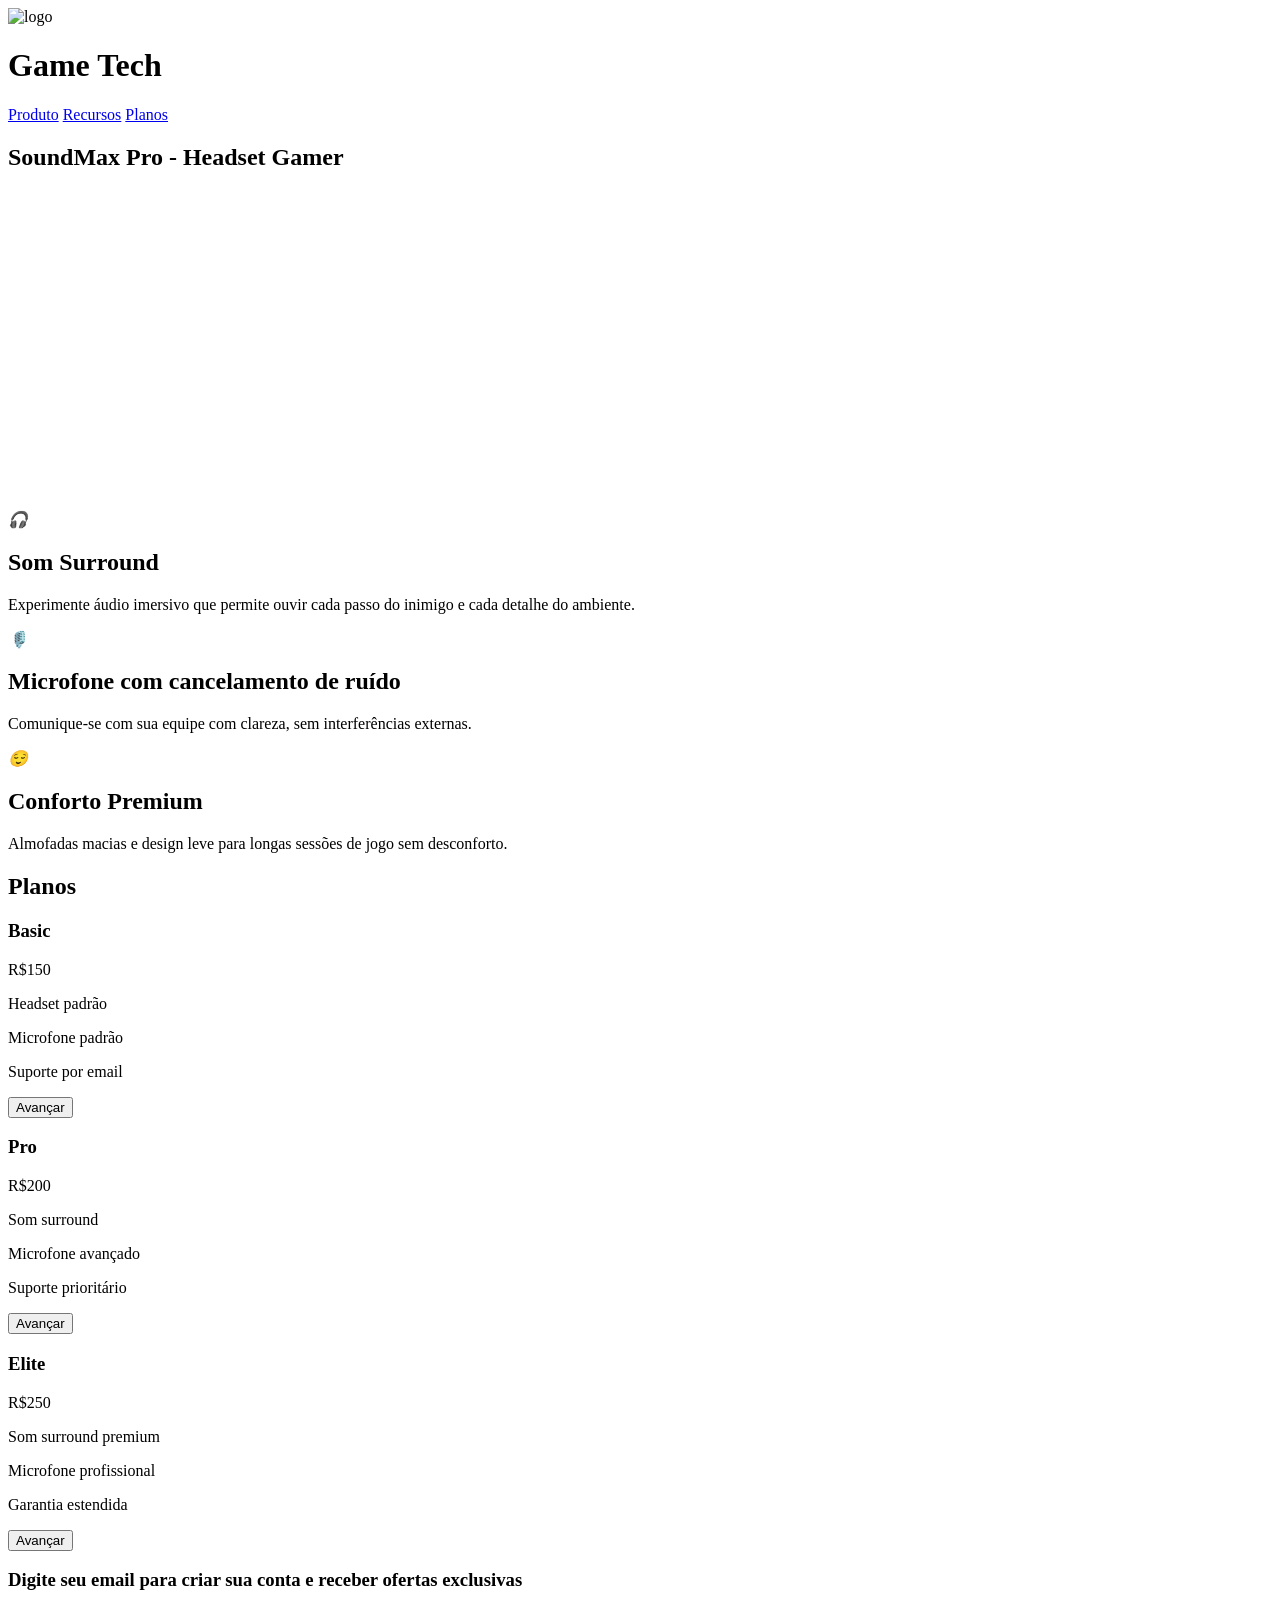
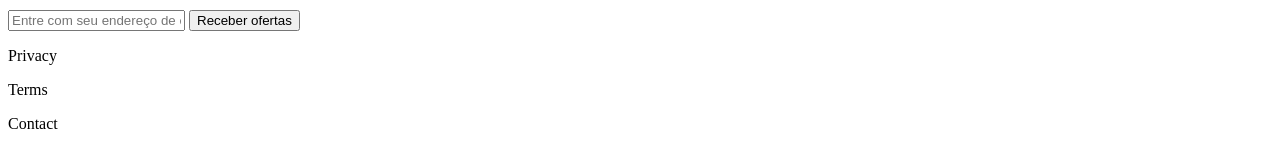
==== landing-page/index.html @ d7ef3da0 "add landing page html" ====
<!DOCTYPE html>
<html lang="pt-BR">
  <head>
    <meta charset="UTF-8" />
    <title>Product Landing Page</title>
    <link rel="stylesheet" href="styles.css">
  </head>

<body>
  <header id="header">
    <div class="logo-container">
      <img id="header-img" src="https://cdn-icons-png.flaticon.com/512/686/686589.png" alt="logo">
      <h1>Game Tech</h1>
    </div>
    
    <nav id="nav-bar">
      <a class="nav-link" href="#product">Produto</a>
      <a class="nav-link" href="#resources">Recursos</a>
      <a class="nav-link" href="#plans">Planos</a>
    </nav>
  </header>

  <section id="product">
    <h2>SoundMax Pro - Headset Gamer</h2>
    <iframe id="video" width="560" height="315" src="https://www.youtube.com/embed/NWDECqXuvkE?si=qAOiXmlKgQLqbGVP" title="YouTube video player" frameborder="0" allow="accelerometer; autoplay; clipboard-write; encrypted-media; gyroscope; picture-in-picture; web-share" referrerpolicy="strict-origin-when-cross-origin" allowfullscreen>
    </iframe>
  </section>

  <section id="resources">
    <div class="resource-item">
      <i>🎧</i>
    <div class="text">
      <h2>Som Surround</h2>
      <p>Experimente áudio imersivo que permite ouvir cada passo do inimigo e cada detalhe do ambiente.</p>
    </div> 
    </div>

    <div class="resource-item">
      <i>🎙️</i>
      <div class="text">
      <h2>Microfone com cancelamento de ruído</h2>
      <p>Comunique-se com sua equipe com clareza, sem interferências externas.</p>
      </div> 
    </div>

    <div class="resource-item">
      <i>😌</i>
      <div class="text">
      <h2>Conforto Premium</h2>
      <p>Almofadas macias e design leve para longas sessões de jogo sem desconforto.</p>
      </div>
    </div> 
  </section>

  <section id="plans">
    <h2 class="plans-title">Planos</h2>

    <div class="basic">
      <h3>Basic</h3>
      <p class="price">R$150</p>
      <p>Headset padrão</p>
      <p>Microfone padrão</p>
      <p>Suporte por email</p>
      <button type="button">Avançar</button>
    </div>

    <div class="pro">
      <h3>Pro</h3>
      <p class="price">R$200</p>
      <p>Som surround</p>
      <p>Microfone avançado</p>
      <p>Suporte prioritário</p>
      <button type="button">Avançar</button>
    </div>

    <div class="elite">
      <h3>Elite</h3>
      <p class="price">R$250</p>
      <p>Som surround premium</p>
      <p>Microfone profissional</p>
      <p>Garantia estendida</p>
      <button type="button">Avançar</button>
    </div>
  </section>

  <form id="form" action="https://www.freecodecamp.org/email-submit">
    <h3>Digite seu email para criar sua conta e receber ofertas exclusivas</h3>
    <input id="email"type="email" name="email" placeholder="Entre com seu endereço de email" required>
    <input id="submit" type="submit" value="Receber ofertas">
  </form>

  <footer>
  <p>Privacy</p>
  <p>Terms</p>
  <p>Contact</p>
</footer>
</body>

</html>
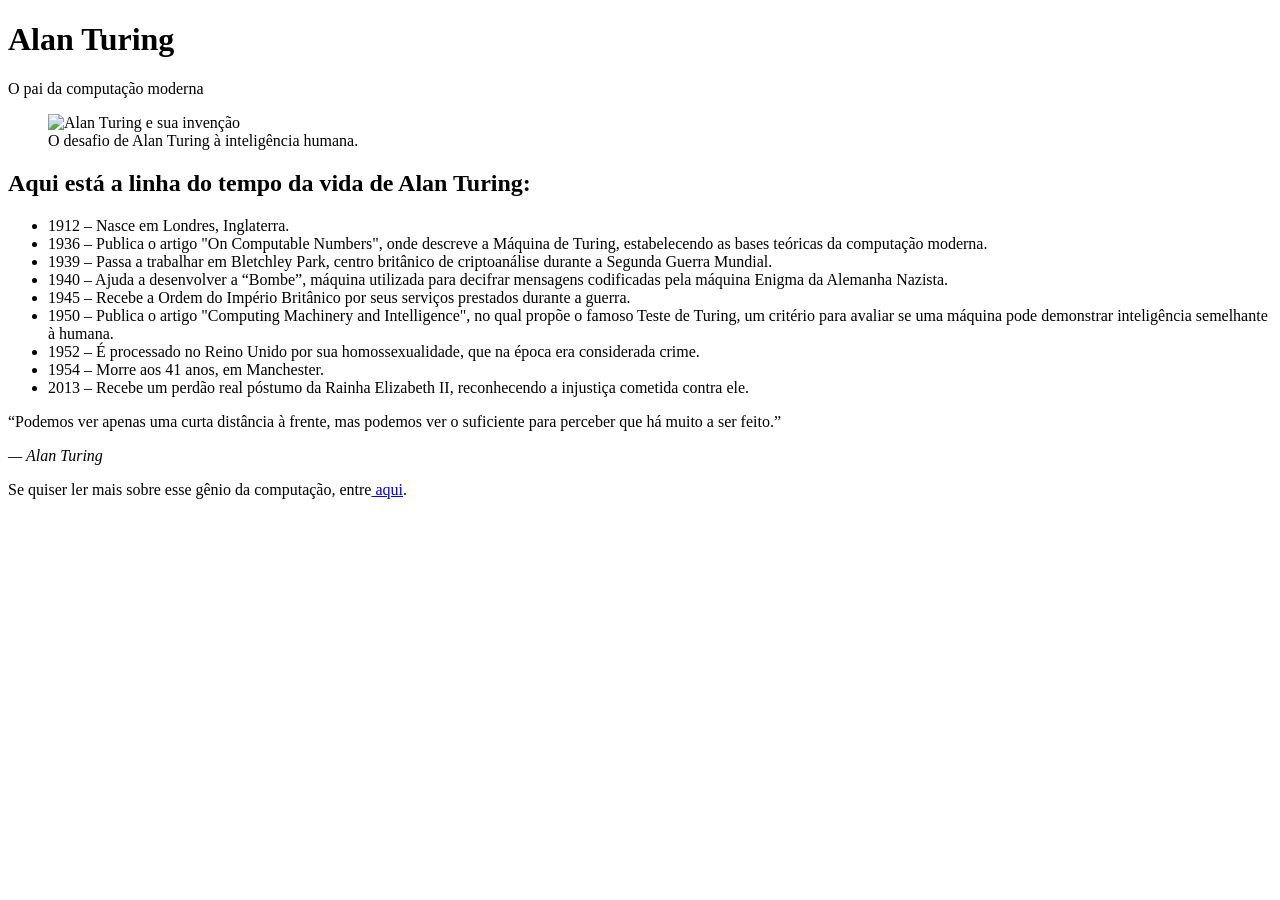
==== commit 9d2f5143: "Add tribute page html" ====
--- a/landing-page/index.html
+++ b/landing-page/index.html
@@ -1,99 +1,36 @@
 <!DOCTYPE html>
-<html lang="pt-BR">
+<html lang="en">
   <head>
     <meta charset="UTF-8" />
-    <title>Product Landing Page</title>
+    <title>Tribute Page</title>
     <link rel="stylesheet" href="styles.css">
   </head>
 
-<body>
-  <header id="header">
-    <div class="logo-container">
-      <img id="header-img" src="https://cdn-icons-png.flaticon.com/512/686/686589.png" alt="logo">
-      <h1>Game Tech</h1>
-    </div>
-    
-    <nav id="nav-bar">
-      <a class="nav-link" href="#product">Produto</a>
-      <a class="nav-link" href="#resources">Recursos</a>
-      <a class="nav-link" href="#plans">Planos</a>
-    </nav>
-  </header>
+  <body>
+    <main id="main">
+      <h1 id="title">Alan Turing</h1>
+      <p class="resume">O pai da computação moderna</p>
+      <figure id="img-div">
+        <img id="image" src="https://estaticos.opara.me/outraspalavras/uploads/2024/10/31193527/4929237724448272884.jpg" alt="Alan Turing e sua invenção">
+        <figcaption id="img-caption">O desafio de Alan Turing à inteligência humana.</figcaption>
+      </figure>
+      <h2>Aqui está a linha do tempo da vida de Alan Turing: </h2>
+      <ul class="time-line">
+        <li><span>1912</span> – Nasce em Londres, Inglaterra.</li>
+        <li><span>1936</span> – Publica o artigo "On Computable Numbers", onde descreve a Máquina de Turing, estabelecendo as bases teóricas da computação moderna.</li>
+        <li><span>1939</span> – Passa a trabalhar em Bletchley Park, centro britânico de criptoanálise durante a Segunda Guerra Mundial.</li>
+        <li><span>1940</span> – Ajuda a desenvolver a “Bombe”, máquina utilizada para decifrar mensagens codificadas pela máquina Enigma da Alemanha Nazista.</li>
+        <li><span>1945</span> – Recebe a Ordem do Império Britânico por seus serviços prestados durante a guerra.</li>
+        <li><span>1950</span> – Publica o artigo "Computing Machinery and Intelligence", no qual propõe o famoso Teste de Turing, um critério para avaliar se uma máquina pode demonstrar inteligência semelhante à humana.</li>
+        <li><span>1952</span> – É processado no Reino Unido por sua homossexualidade, que na época era considerada crime.</li>
+        <li><span>1954</span> – Morre aos 41 anos, em Manchester.</li>
+        <li><span>2013</span> – Recebe um perdão real póstumo da Rainha Elizabeth II, reconhecendo a injustiça cometida contra ele.</li>
+      </ul>
 
-  <section id="product">
-    <h2>SoundMax Pro - Headset Gamer</h2>
-    <iframe id="video" width="560" height="315" src="https://www.youtube.com/embed/NWDECqXuvkE?si=qAOiXmlKgQLqbGVP" title="YouTube video player" frameborder="0" allow="accelerometer; autoplay; clipboard-write; encrypted-media; gyroscope; picture-in-picture; web-share" referrerpolicy="strict-origin-when-cross-origin" allowfullscreen>
-    </iframe>
-  </section>
+      <q id="tribute-info">Podemos ver apenas uma curta distância à frente, mas podemos ver o suficiente para perceber que há muito a ser feito.</q>
+      <p><cite>— Alan Turing</cite></p>
 
-  <section id="resources">
-    <div class="resource-item">
-      <i>🎧</i>
-    <div class="text">
-      <h2>Som Surround</h2>
-      <p>Experimente áudio imersivo que permite ouvir cada passo do inimigo e cada detalhe do ambiente.</p>
-    </div> 
-    </div>
-
-    <div class="resource-item">
-      <i>🎙️</i>
-      <div class="text">
-      <h2>Microfone com cancelamento de ruído</h2>
-      <p>Comunique-se com sua equipe com clareza, sem interferências externas.</p>
-      </div> 
-    </div>
-
-    <div class="resource-item">
-      <i>😌</i>
-      <div class="text">
-      <h2>Conforto Premium</h2>
-      <p>Almofadas macias e design leve para longas sessões de jogo sem desconforto.</p>
-      </div>
-    </div> 
-  </section>
-
-  <section id="plans">
-    <h2 class="plans-title">Planos</h2>
-
-    <div class="basic">
-      <h3>Basic</h3>
-      <p class="price">R$150</p>
-      <p>Headset padrão</p>
-      <p>Microfone padrão</p>
-      <p>Suporte por email</p>
-      <button type="button">Avançar</button>
-    </div>
-
-    <div class="pro">
-      <h3>Pro</h3>
-      <p class="price">R$200</p>
-      <p>Som surround</p>
-      <p>Microfone avançado</p>
-      <p>Suporte prioritário</p>
-      <button type="button">Avançar</button>
-    </div>
-
-    <div class="elite">
-      <h3>Elite</h3>
-      <p class="price">R$250</p>
-      <p>Som surround premium</p>
-      <p>Microfone profissional</p>
-      <p>Garantia estendida</p>
-      <button type="button">Avançar</button>
-    </div>
-  </section>
-
-  <form id="form" action="https://www.freecodecamp.org/email-submit">
-    <h3>Digite seu email para criar sua conta e receber ofertas exclusivas</h3>
-    <input id="email"type="email" name="email" placeholder="Entre com seu endereço de email" required>
-    <input id="submit" type="submit" value="Receber ofertas">
-  </form>
-
-  <footer>
-  <p>Privacy</p>
-  <p>Terms</p>
-  <p>Contact</p>
-</footer>
-</body>
-
+      <p class="read-more">Se quiser ler mais sobre esse gênio da computação, entre<a id="tribute-link" href="https://pt.wikipedia.org/wiki/Alan_Turing" target="_blank"> aqui</a>.</p>
+    </main>
+  </body>
 </html>
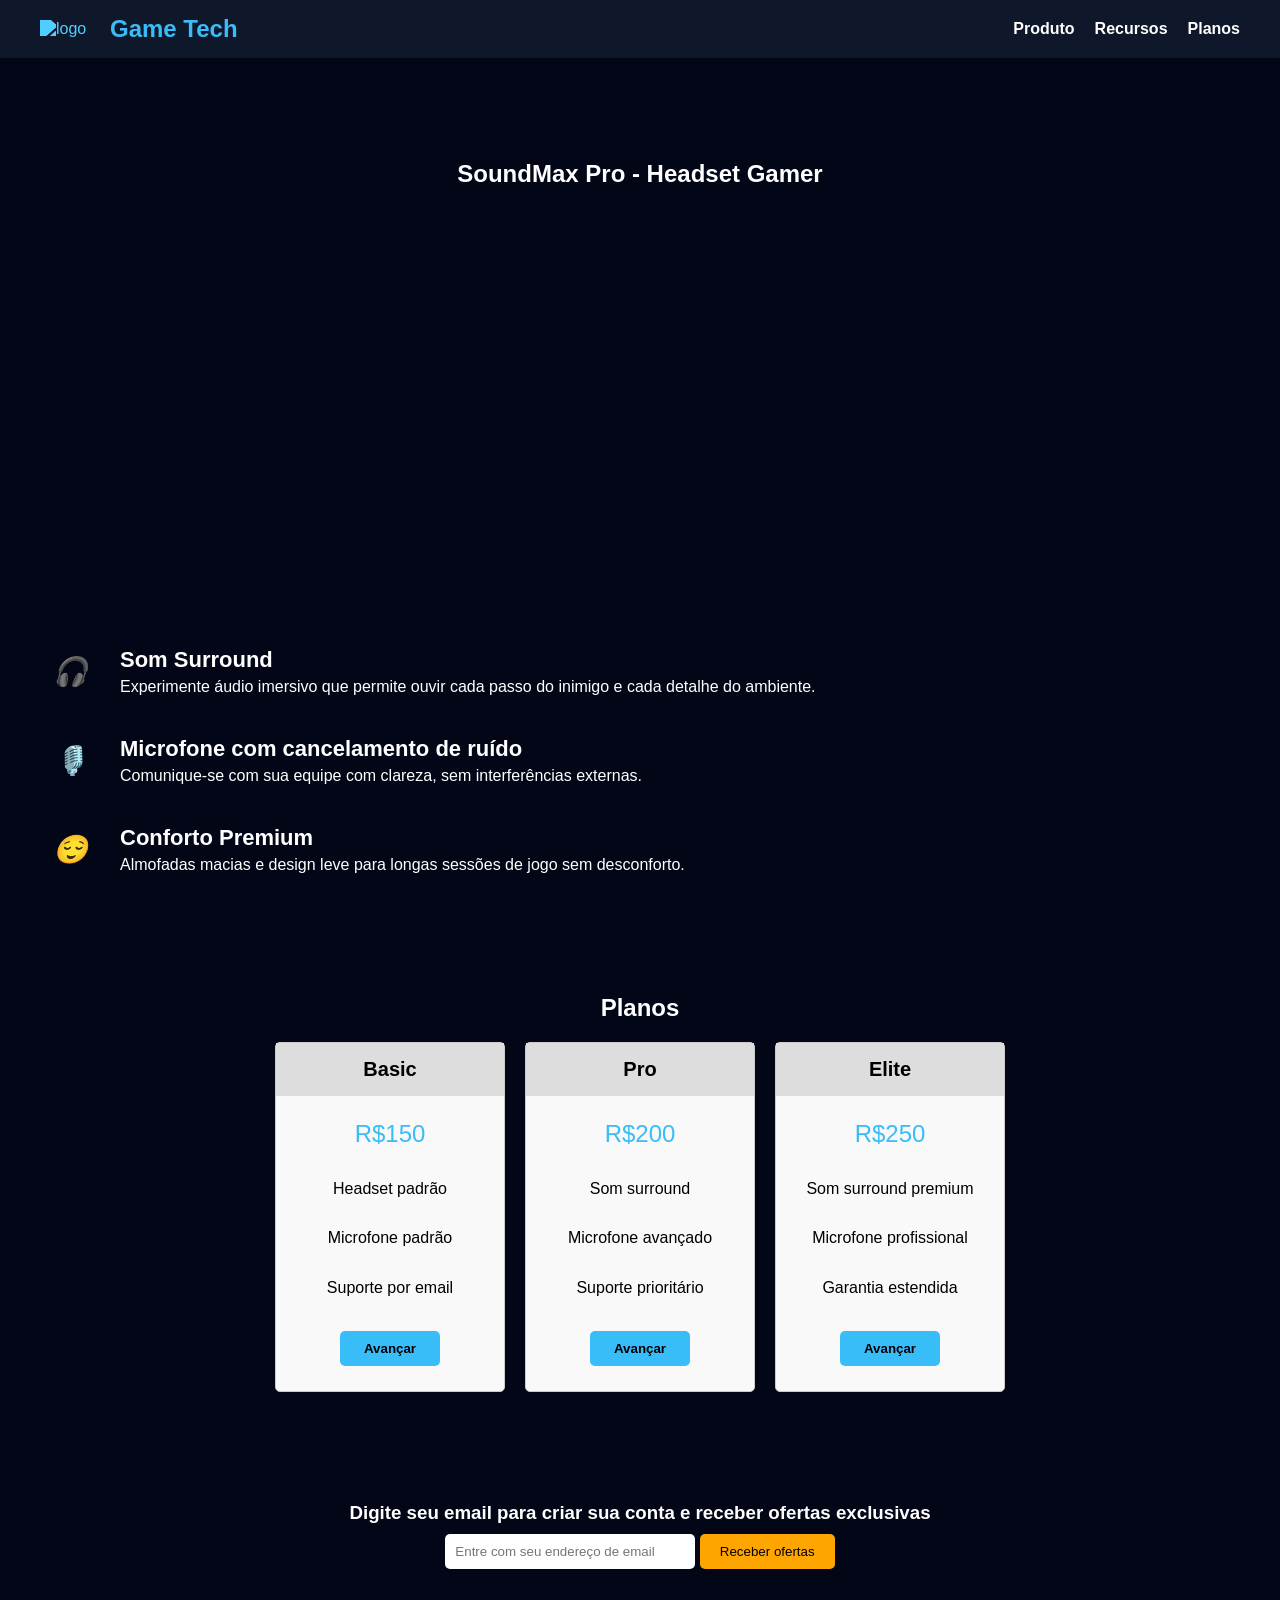
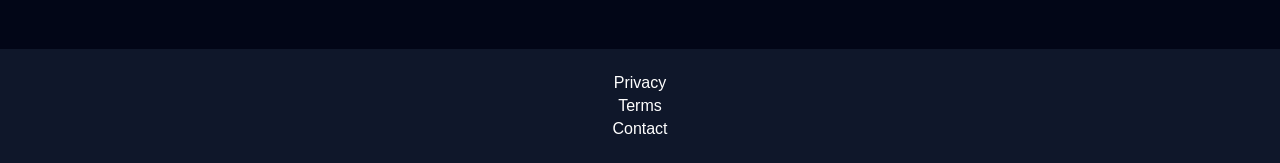
==== commit 8ca474ec: "Add landing page html and styles" ====
--- a/landing-page/index.html
+++ b/landing-page/index.html
@@ -1,36 +1,99 @@
-<!DOCTYPE html>
-<html lang="en">
-  <head>
-    <meta charset="UTF-8" />
-    <title>Tribute Page</title>
-    <link rel="stylesheet" href="styles.css">
-  </head>
-
-  <body>
-    <main id="main">
-      <h1 id="title">Alan Turing</h1>
-      <p class="resume">O pai da computação moderna</p>
-      <figure id="img-div">
-        <img id="image" src="https://estaticos.opara.me/outraspalavras/uploads/2024/10/31193527/4929237724448272884.jpg" alt="Alan Turing e sua invenção">
-        <figcaption id="img-caption">O desafio de Alan Turing à inteligência humana.</figcaption>
-      </figure>
-      <h2>Aqui está a linha do tempo da vida de Alan Turing: </h2>
-      <ul class="time-line">
-        <li><span>1912</span> – Nasce em Londres, Inglaterra.</li>
-        <li><span>1936</span> – Publica o artigo "On Computable Numbers", onde descreve a Máquina de Turing, estabelecendo as bases teóricas da computação moderna.</li>
-        <li><span>1939</span> – Passa a trabalhar em Bletchley Park, centro britânico de criptoanálise durante a Segunda Guerra Mundial.</li>
-        <li><span>1940</span> – Ajuda a desenvolver a “Bombe”, máquina utilizada para decifrar mensagens codificadas pela máquina Enigma da Alemanha Nazista.</li>
-        <li><span>1945</span> – Recebe a Ordem do Império Britânico por seus serviços prestados durante a guerra.</li>
-        <li><span>1950</span> – Publica o artigo "Computing Machinery and Intelligence", no qual propõe o famoso Teste de Turing, um critério para avaliar se uma máquina pode demonstrar inteligência semelhante à humana.</li>
-        <li><span>1952</span> – É processado no Reino Unido por sua homossexualidade, que na época era considerada crime.</li>
-        <li><span>1954</span> – Morre aos 41 anos, em Manchester.</li>
-        <li><span>2013</span> – Recebe um perdão real póstumo da Rainha Elizabeth II, reconhecendo a injustiça cometida contra ele.</li>
-      </ul>
-
-      <q id="tribute-info">Podemos ver apenas uma curta distância à frente, mas podemos ver o suficiente para perceber que há muito a ser feito.</q>
-      <p><cite>— Alan Turing</cite></p>
-
-      <p class="read-more">Se quiser ler mais sobre esse gênio da computação, entre<a id="tribute-link" href="https://pt.wikipedia.org/wiki/Alan_Turing" target="_blank"> aqui</a>.</p>
-    </main>
-  </body>
-</html>
+<!DOCTYPE html>
+<html lang="pt-BR">
+  <head>
+    <meta charset="UTF-8" />
+    <title>Product Landing Page</title>
+    <link rel="stylesheet" href="styles.css">
+  </head>
+
+<body>
+  <header id="header">
+    <div class="logo-container">
+      <img id="header-img" src="https://cdn-icons-png.flaticon.com/512/686/686589.png" alt="logo">
+      <h1>Game Tech</h1>
+    </div>
+    
+    <nav id="nav-bar">
+      <a class="nav-link" href="#product">Produto</a>
+      <a class="nav-link" href="#resources">Recursos</a>
+      <a class="nav-link" href="#plans">Planos</a>
+    </nav>
+  </header>
+
+  <section id="product">
+    <h2>SoundMax Pro - Headset Gamer</h2>
+    <iframe id="video" width="560" height="315" src="https://www.youtube.com/embed/NWDECqXuvkE?si=qAOiXmlKgQLqbGVP" title="YouTube video player" frameborder="0" allow="accelerometer; autoplay; clipboard-write; encrypted-media; gyroscope; picture-in-picture; web-share" referrerpolicy="strict-origin-when-cross-origin" allowfullscreen>
+    </iframe>
+  </section>
+
+  <section id="resources">
+    <div class="resource-item">
+      <i>🎧</i>
+    <div class="text">
+      <h2>Som Surround</h2>
+      <p>Experimente áudio imersivo que permite ouvir cada passo do inimigo e cada detalhe do ambiente.</p>
+    </div> 
+    </div>
+
+    <div class="resource-item">
+      <i>🎙️</i>
+      <div class="text">
+      <h2>Microfone com cancelamento de ruído</h2>
+      <p>Comunique-se com sua equipe com clareza, sem interferências externas.</p>
+      </div> 
+    </div>
+
+    <div class="resource-item">
+      <i>😌</i>
+      <div class="text">
+      <h2>Conforto Premium</h2>
+      <p>Almofadas macias e design leve para longas sessões de jogo sem desconforto.</p>
+      </div>
+    </div> 
+  </section>
+
+  <section id="plans">
+    <h2 class="plans-title">Planos</h2>
+
+    <div class="basic">
+      <h3>Basic</h3>
+      <p class="price">R$150</p>
+      <p>Headset padrão</p>
+      <p>Microfone padrão</p>
+      <p>Suporte por email</p>
+      <button type="button">Avançar</button>
+    </div>
+
+    <div class="pro">
+      <h3>Pro</h3>
+      <p class="price">R$200</p>
+      <p>Som surround</p>
+      <p>Microfone avançado</p>
+      <p>Suporte prioritário</p>
+      <button type="button">Avançar</button>
+    </div>
+
+    <div class="elite">
+      <h3>Elite</h3>
+      <p class="price">R$250</p>
+      <p>Som surround premium</p>
+      <p>Microfone profissional</p>
+      <p>Garantia estendida</p>
+      <button type="button">Avançar</button>
+    </div>
+  </section>
+
+  <form id="form" action="https://www.freecodecamp.org/email-submit">
+    <h3>Digite seu email para criar sua conta e receber ofertas exclusivas</h3>
+    <input id="email"type="email" name="email" placeholder="Entre com seu endereço de email" required>
+    <input id="submit" type="submit" value="Receber ofertas">
+  </form>
+
+  <footer>
+  <p>Privacy</p>
+  <p>Terms</p>
+  <p>Contact</p>
+</footer>
+</body>
+
+</html>
--- a/landing-page/styles.css
+++ b/landing-page/styles.css
@@ -0,0 +1,234 @@
+/*reset*/
+* {
+  margin: 0;
+  padding: 0;
+  box-sizing: border-box;
+  font-family: Arial, sans-serif;
+}
+
+/*header*/
+#header {
+  position: fixed;
+  top: 0;
+  width: 100%;
+  background-color: #0f172a;
+  display: flex;
+  align-items: center;
+  justify-content: space-between;
+  padding: 15px 40px;
+}
+
+.logo-container {
+  display: flex;
+  align-items: center;
+  gap: 10px;
+}
+
+/*logo*/
+#header-img {
+  width: 50px;
+  filter: brightness(0) saturate(100%) invert(68%) sepia(79%) saturate(747%) hue-rotate(165deg);
+}
+
+#header h1 {
+  margin-left: 10px;
+  color: #38bdf8;
+  font-size: 24px;
+  font-weight: bold;
+}
+
+/*navbar*/
+#nav-bar {
+  display: flex;
+  gap: 20px;
+}
+
+.nav-link {
+  color: white;
+  text-decoration: none;
+  font-weight: bold;
+}
+
+.nav-link:hover {
+  color: #38bdf8;
+}
+
+body {
+  padding-top: 100px;
+  background-color: #020617;
+  color: white;
+}
+
+/*sections*/
+section {
+  padding: 60px 20px;
+  text-align: center;
+}
+
+/*video*/
+#product iframe {
+  margin-top: 20px;
+  max-width: 100%;
+}
+
+/*recursos*/
+#resources {
+  display: flex;
+  flex-direction: column;
+  gap: 40px;
+  padding: 60px 40px;
+  text-align: left; /* IMPORTANTE */
+}
+
+.resource-item {
+  display: flex;
+  align-items: center; /* alinha ícone com o texto */
+  gap: 20px;
+}
+
+/* ícone */
+.resource-item i {
+  font-size: 28px;
+  color: #38bdf8;
+  min-width: 60px;
+  display: flex;
+  justify-content: center;
+}
+
+/* container do texto */
+.resource-item .text {
+  display: flex;
+  flex-direction: column;
+}
+
+/* título */
+.resource-item h2 {
+  margin: 0;
+  font-size: 22px;
+}
+
+/* descrição */
+.resource-item p {
+  margin: 5px 0 0;
+  max-width: 700px;
+}
+
+/*planos*/
+#plans {
+  display: flex;
+  justify-content: center;
+  flex-wrap: wrap;
+}
+
+#plans > div {
+  display: flex;
+  flex-direction: column;
+  justify-content: space-between;
+  min-height: 350px;
+  background-color: #f9f9f9;
+  color: black;
+  border: 1px solid #ccc;
+  border-radius: 5px;
+  width: 230px;
+  margin: 10px;
+  padding-bottom: 15px;
+}
+
+.plans-title {
+  width: 100%;
+  text-align: center;
+  margin-bottom: 10px;
+}
+
+#plans h3 {
+  background-color: #ddd;
+  padding: 15px;
+  margin: 0;
+  font-size: 20px;
+}
+
+.price {
+  font-size: 24px;
+  color: #38bdf8;
+  margin: 15px 0;
+}
+
+#plans p {
+  margin: 8px 0;
+}
+
+#plans button {
+  margin: 10px auto;
+  padding: 10px;
+  border: none;
+  cursor: pointer;
+  width: 100px;
+  align-items: center;
+}
+
+/*botões*/
+button {
+  margin-top: 10px;
+  padding: 10px;
+  border: none;
+  background-color: #38bdf8;
+  color: black;
+  font-weight: bold;
+  cursor: pointer;
+  border-radius: 5px;
+}
+
+button:hover {
+  background-color: #0ea5e9;
+}
+
+/*form*/
+#form {
+  text-align: center;
+  padding: 40px 20px;
+}
+
+#email {
+  padding: 10px;
+  width: 250px;
+  margin-top: 10px;
+  border-radius: 5px;
+  border: none;
+}
+
+#submit {
+  padding: 10px 20px;
+  margin-top: 10px;
+  background-color: orange;
+  border: none;
+  border-radius: 5px;
+  cursor: pointer;
+}
+
+#submit:hover {
+  background-color: yellow;
+}
+
+/*rodape*/
+footer {
+  background-color: #0f172a;
+  text-align: center;
+  padding: 20px;
+  margin-top: 40px;
+}
+
+footer p {
+  margin: 5px 0;
+}
+
+@media (max-width: 768px) {
+  #resources, #plans {
+    flex-direction: column;
+    align-items: center;
+  }
+
+  #header {
+    flex-direction: column;
+    gap: 10px;
+  }
+}
